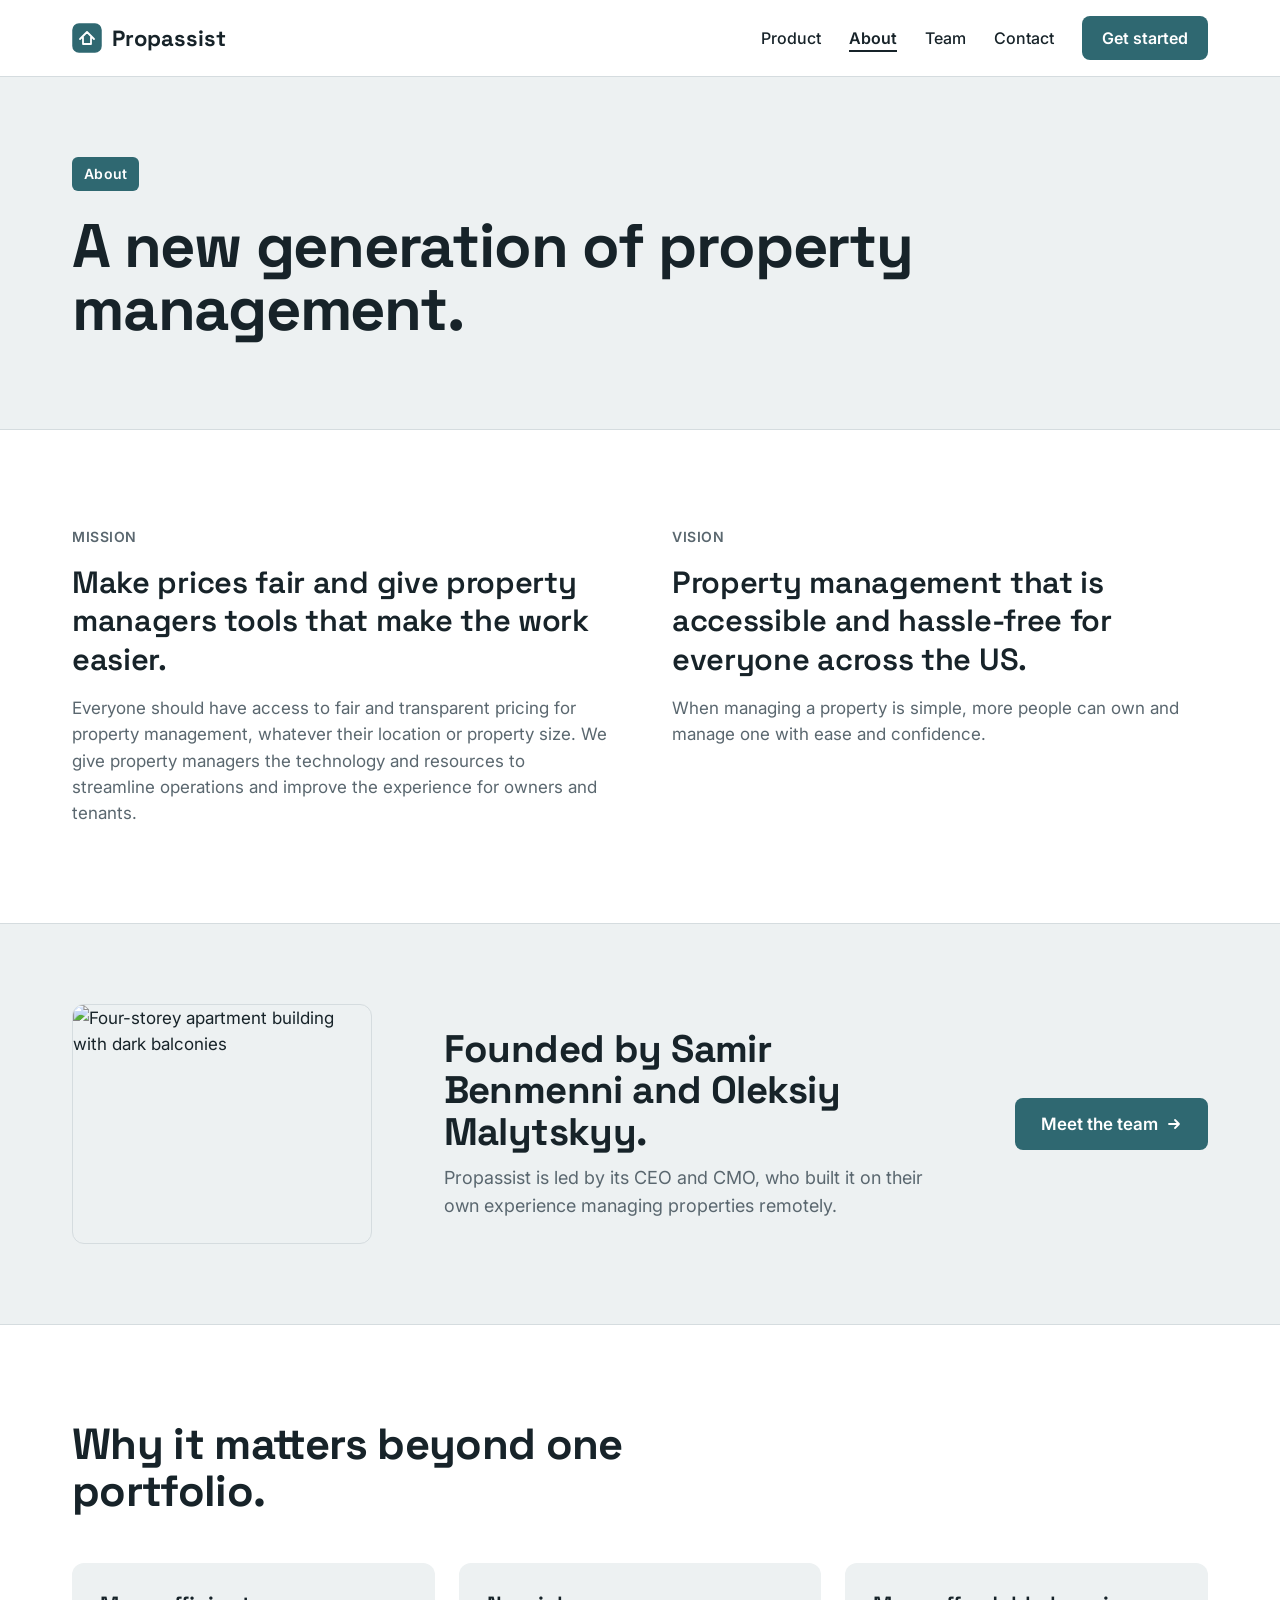
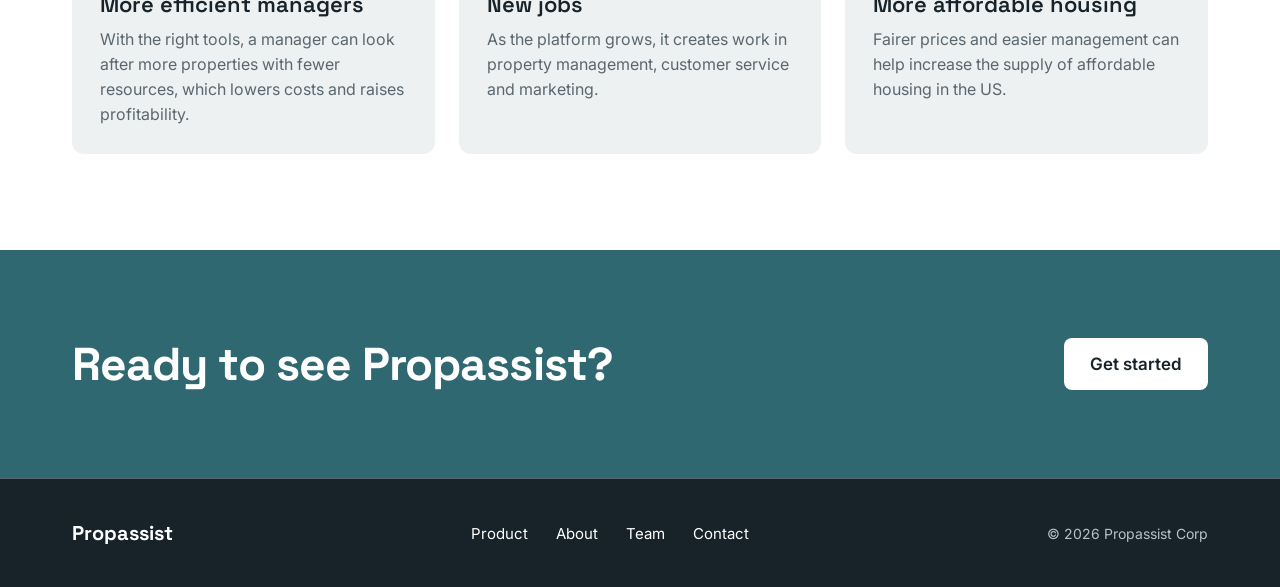
==== about.html @ 370be7b4 "Add files via upload" ====
<!doctype html>
<html lang="en">
<head>
<meta charset="utf-8">
<meta name="viewport" content="width=device-width, initial-scale=1">
<title>About Propassist</title>
<meta name="description" content="The mission and vision behind Propassist, a new generation of property management.">
<link rel="preconnect" href="https://fonts.googleapis.com">
<link rel="preconnect" href="https://fonts.gstatic.com" crossorigin>
<link href="https://fonts.googleapis.com/css2?family=Inter:wght@400;500;600&family=Space+Grotesk:wght@500;600;700&display=swap" rel="stylesheet">
<link rel="stylesheet" href="styles.css">
</head>
<body>
<div style="font-family: Inter, system-ui, sans-serif; color: #172329; background: #ffffff; font-size: 17px; line-height: 1.55">

<header style="background: #ffffff; border-bottom: 1px solid #D5DCDF">
<div style="max-width: 1200px; margin: 0 auto; padding: 16px 32px; box-sizing: border-box; display: flex; flex-wrap: wrap; align-items: center; justify-content: space-between; gap: 12px 32px">
<a href="index.html" style="display: inline-flex; align-items: center; gap: 10px; min-height: 44px; text-decoration: none; font-family: 'Space Grotesk', sans-serif; font-weight: 700; font-size: 22px; color: #172329">
<svg aria-hidden="true" width="30" height="30" viewBox="0 0 30 30"><rect x="1" y="1" width="28" height="28" rx="6" fill="#2F6871" stroke="#2F6871" stroke-width="1.5"></rect><path d="M8 16l7-7 7 7M11 14.5V21h8v-6.5" fill="none" stroke="#ffffff" stroke-width="1.8" stroke-linecap="round" stroke-linejoin="round"></path></svg>
Propassist
</a>
<nav aria-label="Main" style="display: flex; flex-wrap: wrap; align-items: center; gap: 4px 28px">
<a href="product.html" style="display: inline-flex; align-items: center; min-height: 44px; text-decoration: none; font-weight: 500; font-size: 16px">Product</a>
<a href="about.html" aria-current="page" style="display: inline-flex; align-items: center; min-height: 44px; text-decoration: underline; text-decoration-thickness: 2px; text-underline-offset: 6px; font-weight: 600; font-size: 16px">About</a>
<a href="team.html" style="display: inline-flex; align-items: center; min-height: 44px; text-decoration: none; font-weight: 500; font-size: 16px">Team</a>
<a href="contact.html" style="display: inline-flex; align-items: center; min-height: 44px; text-decoration: none; font-weight: 500; font-size: 16px">Contact</a>
<a href="contact.html" style="display: inline-flex; align-items: center; min-height: 44px; padding: 0 20px; background: #2F6871; color: #ffffff; border-radius: 8px; text-decoration: none; font-weight: 600; font-size: 16px">Get started</a>
</nav>
</div>
</header>

<section style="background: #EDF1F2; border-bottom: 1px solid #D5DCDF">
<div style="max-width: 1200px; margin: 0 auto; padding: 80px 32px 88px; box-sizing: border-box; display: flex; flex-direction: column; gap: 24px; align-items: flex-start">
<p style="margin: 0; padding: 6px 12px; background: #2F6871; color: #ffffff; border-radius: 6px; font-size: 14px; font-weight: 600; letter-spacing: 0.02em">About</p>
<h1 style="margin: 0; max-width: 900px; font-family: 'Space Grotesk', sans-serif; font-weight: 700; font-size: clamp(40px, 4.8vw, 68px); line-height: 1.03; letter-spacing: -0.02em">A new generation of property management.</h1>
</div>
</section>

<section style="background: #ffffff">
<div style="max-width: 1200px; margin: 0 auto; padding: 96px 32px; box-sizing: border-box; display: grid; grid-template-columns: repeat(auto-fit, minmax(320px, 1fr)); gap: 48px 64px">
<div style="display: flex; flex-direction: column; gap: 16px">
<p style="margin: 0; font-size: 14px; font-weight: 600; letter-spacing: 0.04em; text-transform: uppercase; color: #5A676F">Mission</p>
<p style="margin: 0; font-family: 'Space Grotesk', sans-serif; font-weight: 600; font-size: clamp(24px, 2.4vw, 32px); line-height: 1.25; letter-spacing: -0.01em">Make prices fair and give property managers tools that make the work easier.</p>
<p style="margin: 0; font-size: 17px; color: #5A676F">Everyone should have access to fair and transparent pricing for property management, whatever their location or property size. We give property managers the technology and resources to streamline operations and improve the experience for owners and tenants.</p>
</div>
<div style="display: flex; flex-direction: column; gap: 16px">
<p style="margin: 0; font-size: 14px; font-weight: 600; letter-spacing: 0.04em; text-transform: uppercase; color: #5A676F">Vision</p>
<p style="margin: 0; font-family: 'Space Grotesk', sans-serif; font-weight: 600; font-size: clamp(24px, 2.4vw, 32px); line-height: 1.25; letter-spacing: -0.01em">Property management that is accessible and hassle-free for everyone across the US.</p>
<p style="margin: 0; font-size: 17px; color: #5A676F">When managing a property is simple, more people can own and manage one with ease and confidence.</p>
</div>
</div>
</section>

<section style="background: #EDF1F2; border-top: 1px solid #D5DCDF; border-bottom: 1px solid #D5DCDF">
<div style="max-width: 1200px; margin: 0 auto; padding: 80px 32px; box-sizing: border-box; display: flex; flex-wrap: wrap; justify-content: space-between; align-items: center; gap: 28px 48px">
<img src="images/building.jpg" alt="Four-storey apartment building with dark balconies" style="display: block; width: 300px; max-width: 100%; height: 240px; object-fit: cover; border: 1px solid #D5DCDF; border-radius: 12px; box-sizing: border-box">
<div style="display: flex; flex-direction: column; gap: 12px; max-width: 500px">
<h2 style="margin: 0; font-family: 'Space Grotesk', sans-serif; font-weight: 700; font-size: clamp(30px, 3vw, 40px); line-height: 1.08; letter-spacing: -0.015em">Founded by Samir Benmenni and Oleksiy Malytskyy.</h2>
<p style="margin: 0; font-size: 18px; color: #5A676F">Propassist is led by its CEO and CMO, who built it on their own experience managing properties remotely.</p>
</div>
<a href="team.html" style="display: inline-flex; align-items: center; gap: 8px; min-height: 52px; padding: 0 26px; background: #2F6871; color: #ffffff; border-radius: 8px; text-decoration: none; font-weight: 600; font-size: 17px">Meet the team<svg aria-hidden="true" width="16" height="16" viewBox="0 0 16 16"><path d="M3 8h10M9 4l4 4-4 4" fill="none" stroke="#ffffff" stroke-width="1.8" stroke-linecap="round" stroke-linejoin="round"></path></svg></a>
</div>
</section>

<section style="background: #ffffff">
<div style="max-width: 1200px; margin: 0 auto; padding: 96px 32px; box-sizing: border-box; display: flex; flex-direction: column; gap: 48px">
<h2 style="margin: 0; max-width: 720px; font-family: 'Space Grotesk', sans-serif; font-weight: 700; font-size: clamp(32px, 3.4vw, 46px); line-height: 1.08; letter-spacing: -0.015em">Why it matters beyond one portfolio.</h2>
<div style="display: grid; grid-template-columns: repeat(auto-fit, minmax(280px, 1fr)); gap: 24px">
<div style="padding: 28px; background: #EDF1F2; border-radius: 12px; display: flex; flex-direction: column; gap: 10px">
<h3 style="margin: 0; font-family: 'Space Grotesk', sans-serif; font-weight: 600; font-size: 22px; line-height: 1.2">More efficient managers</h3>
<p style="margin: 0; font-size: 16px; color: #5A676F">With the right tools, a manager can look after more properties with fewer resources, which lowers costs and raises profitability.</p>
</div>
<div style="padding: 28px; background: #EDF1F2; border-radius: 12px; display: flex; flex-direction: column; gap: 10px">
<h3 style="margin: 0; font-family: 'Space Grotesk', sans-serif; font-weight: 600; font-size: 22px; line-height: 1.2">New jobs</h3>
<p style="margin: 0; font-size: 16px; color: #5A676F">As the platform grows, it creates work in property management, customer service and marketing.</p>
</div>
<div style="padding: 28px; background: #EDF1F2; border-radius: 12px; display: flex; flex-direction: column; gap: 10px">
<h3 style="margin: 0; font-family: 'Space Grotesk', sans-serif; font-weight: 600; font-size: 22px; line-height: 1.2">More affordable housing</h3>
<p style="margin: 0; font-size: 16px; color: #5A676F">Fairer prices and easier management can help increase the supply of affordable housing in the US.</p>
</div>
</div>
</div>
</section>

<section style="background: #2F6871; color: #ffffff">
<div style="max-width: 1200px; margin: 0 auto; padding: 88px 32px; box-sizing: border-box; display: flex; flex-wrap: wrap; justify-content: space-between; align-items: center; gap: 28px 48px">
<h2 style="margin: 0; max-width: 720px; font-family: 'Space Grotesk', sans-serif; font-weight: 700; font-size: clamp(32px, 3.6vw, 50px); line-height: 1.05; letter-spacing: -0.02em">Ready to see Propassist?</h2>
<a href="contact.html" style="display: inline-flex; align-items: center; min-height: 52px; padding: 0 26px; background: #ffffff; color: #172329; border-radius: 8px; text-decoration: none; font-weight: 600; font-size: 17px">Get started</a>
</div>
</section>

<footer style="background: #172329; color: #ffffff; border-top: 1px solid #5A676F">
<div style="max-width: 1200px; margin: 0 auto; padding: 32px; box-sizing: border-box; display: flex; flex-wrap: wrap; justify-content: space-between; align-items: center; gap: 16px 32px">
<p style="margin: 0; font-family: 'Space Grotesk', sans-serif; font-weight: 700; font-size: 20px">Propassist</p>
<nav aria-label="Footer" style="display: flex; flex-wrap: wrap; gap: 4px 28px">
<a href="product.html" style="display: inline-flex; align-items: center; min-height: 44px; color: #ffffff; text-decoration: none; font-size: 15px">Product</a>
<a href="about.html" style="display: inline-flex; align-items: center; min-height: 44px; color: #ffffff; text-decoration: none; font-size: 15px">About</a>
<a href="team.html" style="display: inline-flex; align-items: center; min-height: 44px; color: #ffffff; text-decoration: none; font-size: 15px">Team</a>
<a href="contact.html" style="display: inline-flex; align-items: center; min-height: 44px; color: #ffffff; text-decoration: none; font-size: 15px">Contact</a>
</nav>
<p style="margin: 0; font-size: 14px; color: #B7C2C7">© 2026 Propassist Corp</p>
</div>
</footer>

</div>
</body>
</html>
---- styles.css ----
/* Propassist site: page basics. Layout and colors are set inline on each element. */
body { margin: 0; }
a { color: #172329; }
a:hover { color: #5A676F; }
img { max-width: 100%; }
a:focus-visible, button:focus-visible, input:focus-visible, select:focus-visible, textarea:focus-visible { outline: 2px solid #2F6871; outline-offset: 2px; }
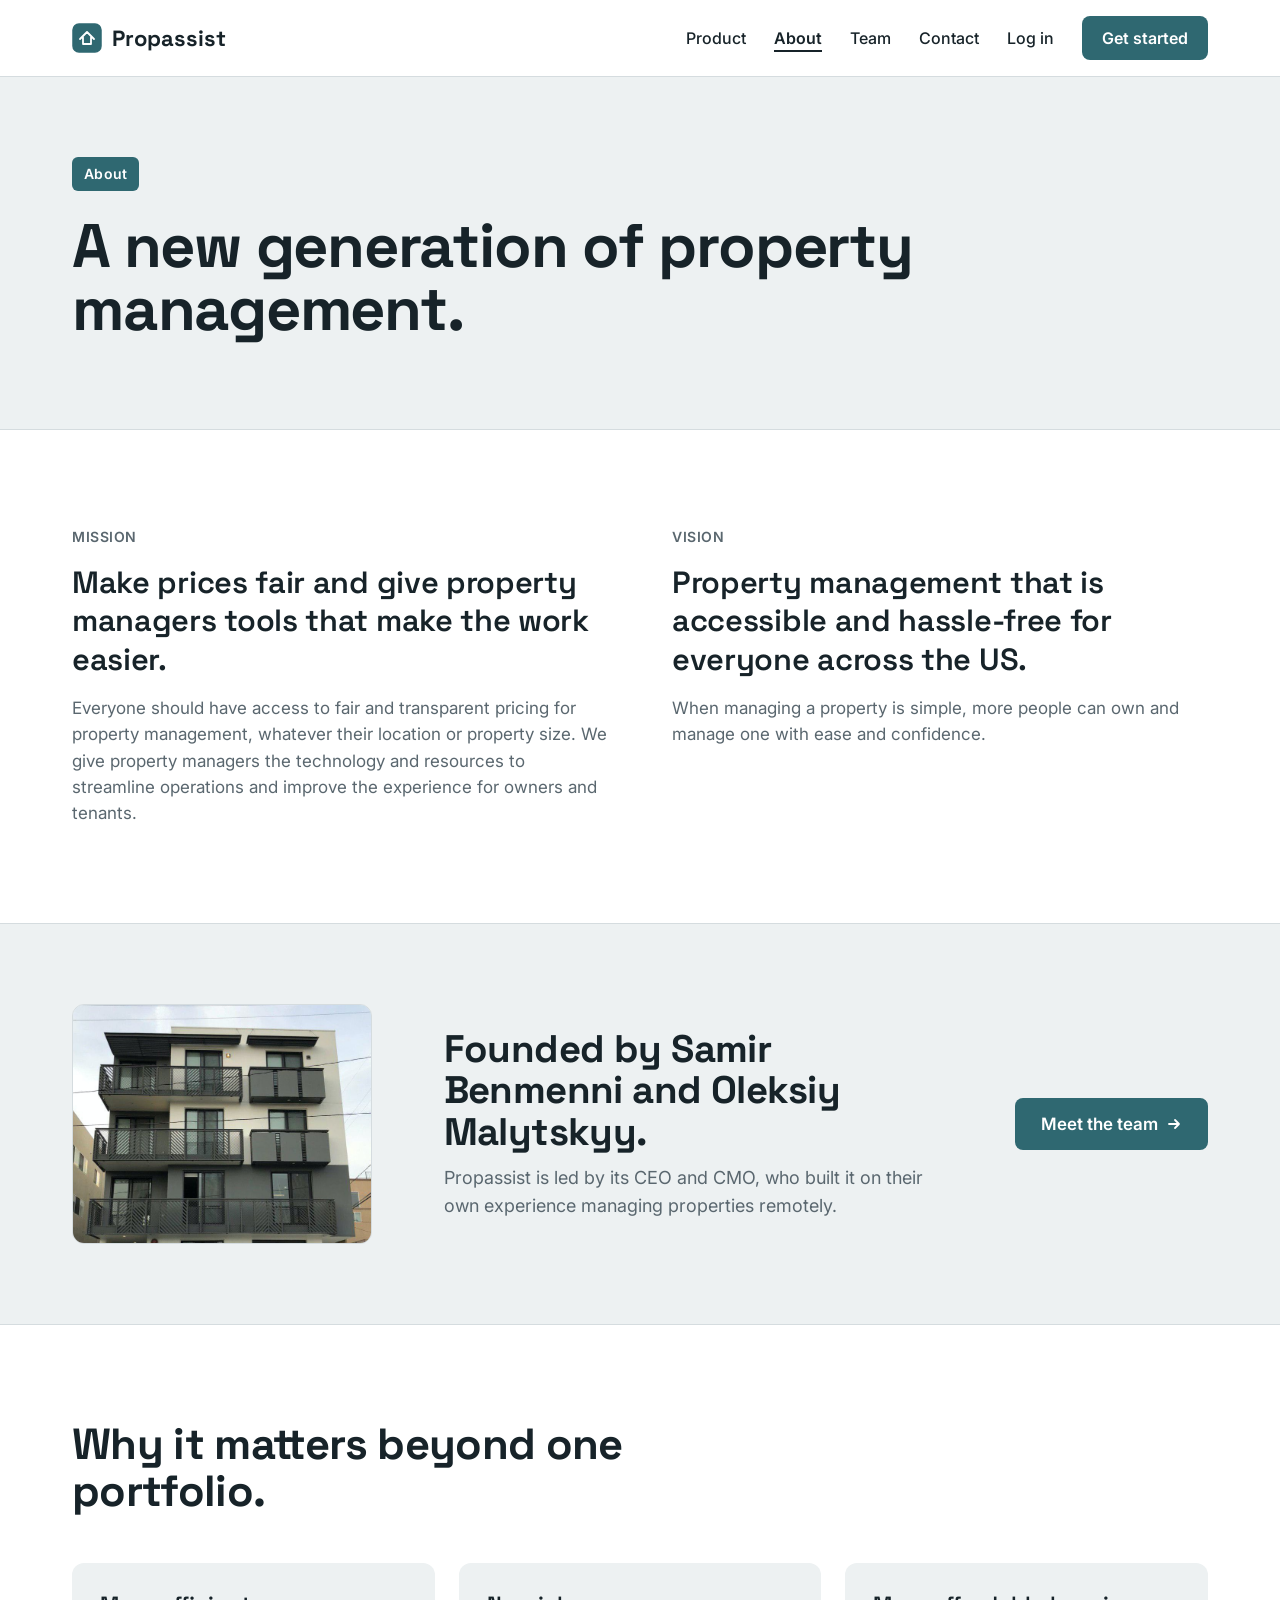
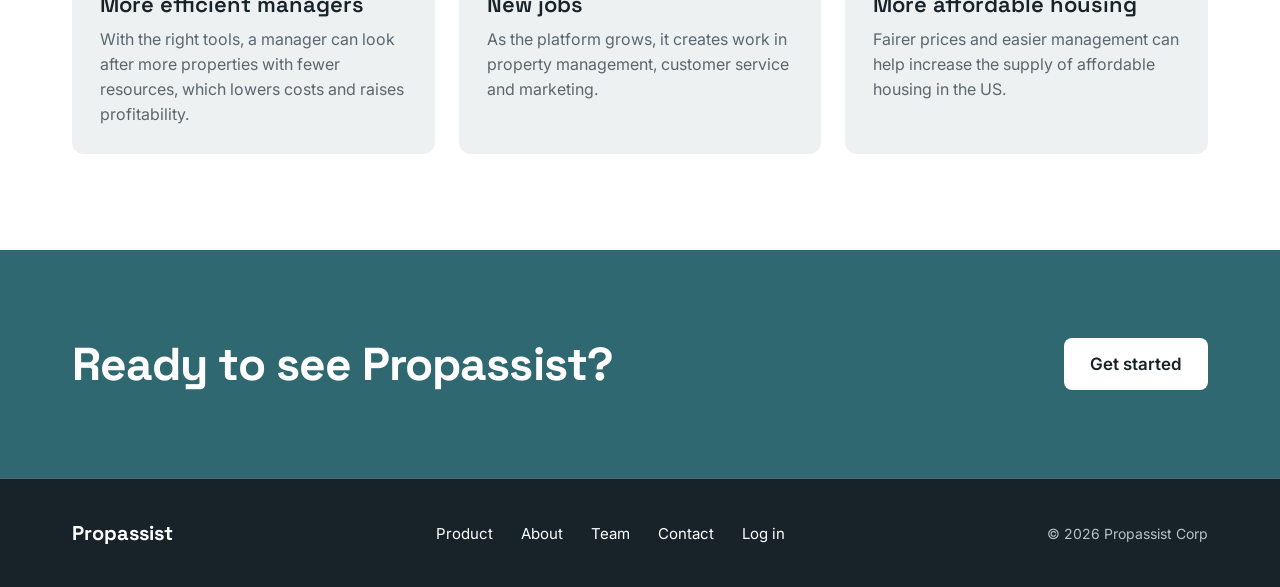
==== commit 53103255: "Add files via upload" ====
--- a/about.html
+++ b/about.html
@@ -24,6 +24,7 @@
 <a href="about.html" aria-current="page" style="display: inline-flex; align-items: center; min-height: 44px; text-decoration: underline; text-decoration-thickness: 2px; text-underline-offset: 6px; font-weight: 600; font-size: 16px">About</a>
 <a href="team.html" style="display: inline-flex; align-items: center; min-height: 44px; text-decoration: none; font-weight: 500; font-size: 16px">Team</a>
 <a href="contact.html" style="display: inline-flex; align-items: center; min-height: 44px; text-decoration: none; font-weight: 500; font-size: 16px">Contact</a>
+<a href="login.html" style="display: inline-flex; align-items: center; min-height: 44px; text-decoration: none; font-weight: 500; font-size: 16px">Log in</a>
 <a href="contact.html" style="display: inline-flex; align-items: center; min-height: 44px; padding: 0 20px; background: #2F6871; color: #ffffff; border-radius: 8px; text-decoration: none; font-weight: 600; font-size: 16px">Get started</a>
 </nav>
 </div>
@@ -53,7 +54,7 @@
 
 <section style="background: #EDF1F2; border-top: 1px solid #D5DCDF; border-bottom: 1px solid #D5DCDF">
 <div style="max-width: 1200px; margin: 0 auto; padding: 80px 32px; box-sizing: border-box; display: flex; flex-wrap: wrap; justify-content: space-between; align-items: center; gap: 28px 48px">
-<img src="images/building.jpg" alt="Four-storey apartment building with dark balconies" style="display: block; width: 300px; max-width: 100%; height: 240px; object-fit: cover; border: 1px solid #D5DCDF; border-radius: 12px; box-sizing: border-box">
+<img src="building.jpg" alt="Four-storey apartment building with dark balconies" style="display: block; width: 300px; max-width: 100%; height: 240px; object-fit: cover; border: 1px solid #D5DCDF; border-radius: 12px; box-sizing: border-box">
 <div style="display: flex; flex-direction: column; gap: 12px; max-width: 500px">
 <h2 style="margin: 0; font-family: 'Space Grotesk', sans-serif; font-weight: 700; font-size: clamp(30px, 3vw, 40px); line-height: 1.08; letter-spacing: -0.015em">Founded by Samir Benmenni and Oleksiy Malytskyy.</h2>
 <p style="margin: 0; font-size: 18px; color: #5A676F">Propassist is led by its CEO and CMO, who built it on their own experience managing properties remotely.</p>
@@ -97,6 +98,7 @@
 <a href="about.html" style="display: inline-flex; align-items: center; min-height: 44px; color: #ffffff; text-decoration: none; font-size: 15px">About</a>
 <a href="team.html" style="display: inline-flex; align-items: center; min-height: 44px; color: #ffffff; text-decoration: none; font-size: 15px">Team</a>
 <a href="contact.html" style="display: inline-flex; align-items: center; min-height: 44px; color: #ffffff; text-decoration: none; font-size: 15px">Contact</a>
+<a href="login.html" style="display: inline-flex; align-items: center; min-height: 44px; color: #ffffff; text-decoration: none; font-size: 15px">Log in</a>
 </nav>
 <p style="margin: 0; font-size: 14px; color: #B7C2C7">© 2026 Propassist Corp</p>
 </div>
